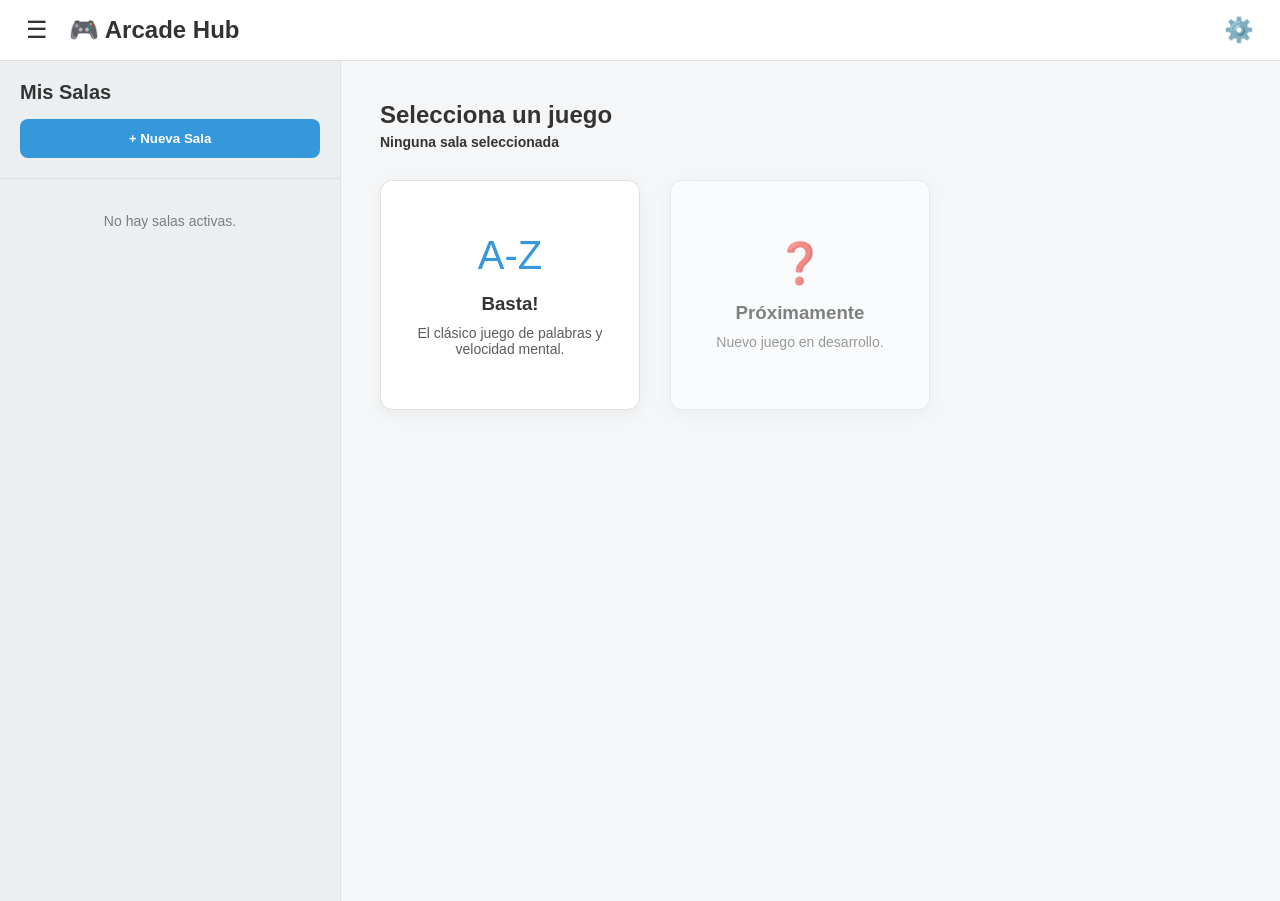
==== index.html @ 806f6325 "Reestructuracion, pantalla principal y 'Basta'" ====
<!DOCTYPE html>
<html lang="es">
<head>
    <meta charset="UTF-8">
    <meta name="viewport" content="width=device-width, initial-scale=1.0">
    <title>Arcade Hub</title>
    <link rel="stylesheet" href="style.css">
</head>
<body>

    <header class="navbar">
        <div class="nav-izq">
            <button id="btnToggleSala" class="btn-icon">☰</button>
            <h1>🎮 Arcade Hub</h1>
        </div>
        <div class="nav-der">
            <button id="btnSettings" class="btn-icon" onclick="abrirModalConfig()">⚙️</button>
        </div>
    </header>

    <div class="layout-principal">
        
        <aside class="sidebar-sala" id="sidebarSala">
            <div class="sidebar-header">
                <h2>Mis Salas</h2>
                <button class="btn-crear-sala" onclick="abrirModalSala()">+ Nueva Sala</button>
            </div>
            <div id="contenedorSalas" class="contenedor-salas"></div>
        </aside>

        <main class="contenido-juegos">
            <div class="header-juegos">
                <h2>Selecciona un juego</h2>
                <p id="textoSalaActiva" class="texto-sala-activa">Ninguna sala seleccionada</p>
            </div>
            <div class="grid-juegos">
                
                <a href="./juegos/basta/index.html" class="tarjeta-juego">
                    <div class="juego-icono">A-Z</div>
                    <h3>Basta!</h3>
                    <p>El clásico juego de palabras y velocidad mental.</p>
                </a>

                <div class="tarjeta-juego proximo">
                    <div class="juego-icono">❓</div>
                    <h3>Próximamente</h3>
                    <p>Nuevo juego en desarrollo.</p>
                </div>

            </div>
        </main>
    </div>

    <div class="modal-overlay" id="modalSala">
        <div class="modal-contenido">
            <h2 id="tituloModalSala">Crear Nueva Sala</h2>
            
            <div class="seccion-form">
                <label><b>Nombre y Color de la Sala:</b></label>
                <input type="text" id="inputNombreSala" placeholder="Ej: Torneo de fin de semana">
                <div class="paleta-container" id="paletaSala"></div>
                <input type="hidden" id="inputColorSala">
            </div>

            <div class="seccion-form">
                <label><b>Agregar Jugadores:</b></label>
                <div class="input-con-boton">
                    <input type="text" id="inputNombreJugador" placeholder="Nombre" onkeypress="manejarEnterJugador(event)">
                    <button class="btn-secundario" onclick="agregarJugadorTemporal()">Añadir</button>
                </div>
                <div class="paleta-container" id="paletaJugador"></div>
                <input type="hidden" id="inputColorJugador">
                
                <ul id="listaJugadoresTemp" class="lista-temp"></ul>
            </div>

            <div class="modal-botones">
                <button class="btn-cancelar" onclick="cerrarModalSala()">Cancelar</button>
                <button class="btn-guardar" id="btnGuardarSala" onclick="guardarSala()">Crear Sala</button>
            </div>
        </div>
    </div>

    <div class="modal-overlay" id="modalConfigGlobal">
        <div class="modal-contenido modal-settings">
            <h2>⚙️ Ajustes Generales</h2>
            
            <div class="seccion-settings cuenta-banner">
                <div class="avatar-invitado">👤</div>
                <div class="info-cuenta">
                    <h3>Invitado</h3>
                    <p>Iniciá sesión para guardar en la nube</p>
                </div>
                <button class="btn-login" onclick="alert('Próximamente: Autenticación')">Iniciar Sesión</button>
            </div>

            <div class="seccion-settings">
                <div class="opcion-ajuste">
                    <label><b>Modo Oscuro</b></label>
                    <label class="switch">
                        <input type="checkbox" id="toggleModoOscuro" onchange="alternarModoOscuro()">
                        <span class="slider round"></span>
                    </label>
                </div>
                
                <div class="opcion-ajuste-columna">
                    <label><b>Volumen Principal:</b> <span id="valorVolumen">50%</span></label>
                    <input type="range" id="inputVolumen" min="0" max="100" value="50" oninput="cambiarVolumen()">
                </div>

                <div class="opcion-ajuste-columna">
                    <label><b>Idioma:</b></label>
                    <select id="selectIdioma" onchange="cambiarIdioma()">
                        <option value="es">Español</option>
                        <option value="en">English</option>
                        <option value="pt">Português</option>
                    </select>
                </div>
            </div>

            <div class="modal-botones">
                <button class="btn-guardar" style="width: 100%;" onclick="cerrarModalConfig()">Cerrar</button>
            </div>
        </div>
    </div>

    <script src="script.js"></script>
</body>
</html>
---- style.css ----
:root {
    --bg-color: #f4f6f8;
    --text-color: #333333;
    --navbar-bg: #ffffff;
    --card-bg: #ffffff;
    --sidebar-bg: #eceff1;
    --border-color: #e0e0e0;
    --primary-color: #3498db;
    --hover-color: #2980b9;
    --transition-speed: 0.3s;
}

body.dark-mode {
    --bg-color: #121212;
    --text-color: #e0e0e0;
    --navbar-bg: #1e1e1e;
    --card-bg: #242424;
    --sidebar-bg: #1a1a1a;
    --border-color: #333333;
}

body {
    font-family: 'Segoe UI', Tahoma, Geneva, Verdana, sans-serif;
    margin: 0; background-color: var(--bg-color); color: var(--text-color);
    transition: background-color var(--transition-speed), color var(--transition-speed);
    overflow: hidden; 
}

.navbar {
    display: flex; justify-content: space-between; align-items: center;
    padding: 0 20px; height: 60px; background-color: var(--navbar-bg);
    border-bottom: 1px solid var(--border-color); z-index: 100;
}
.nav-izq { display: flex; align-items: center; gap: 15px; }
.navbar h1 { font-size: 24px; margin: 0; }
.btn-icon { background: none; border: none; font-size: 24px; cursor: pointer; color: var(--text-color); }

.layout-principal {
    display: flex;
    height: calc(100vh - 60px);
    position: relative; 
}

.sidebar-sala {
    position: absolute; /* La sacamos del flujo para que no empuje el contenido */
    left: 0;
    top: 0;
    height: 100%;
    width: 340px;
    background-color: var(--sidebar-bg);
    border-right: 1px solid var(--border-color);
    display: flex;
    flex-direction: column;
    transition: transform var(--transition-speed) ease;
    z-index: 50; /* Nos aseguramos de que pase por arriba del fondo */
}
.sidebar-sala.oculta {
    transform: translateX(-100%); 
}
.sidebar-header { padding: 20px; border-bottom: 1px solid var(--border-color); }
.sidebar-header h2 { margin: 0 0 15px 0; font-size: 20px; }
.btn-crear-sala {
    width: 100%; padding: 12px; background-color: var(--primary-color);
    color: white; border: none; border-radius: 8px; font-weight: bold; cursor: pointer;
}

.contenedor-salas {
    padding: 20px;
    overflow-y: auto;
    display: flex;
    flex-direction: column;
    gap: 20px;
    
    /* Ocultar barra de scroll */
    scrollbar-width: none; /* Firefox */
    -ms-overflow-style: none; /* IE y Edge */
}
.contenedor-salas::-webkit-scrollbar {
    display: none; 
}

/* SALAS */
.sala-bloque {
    background-color: var(--card-bg); border-radius: 10px; padding: 15px;
    box-shadow: 0 2px 8px rgba(0,0,0,0.1); border: 2px solid transparent; transition: all 0.2s;
}

.sala-header-superior {
    display: flex; justify-content: space-between; align-items: center;
    border-bottom: 1px solid var(--border-color); padding-bottom: 10px; margin-bottom: 10px;
}
.sala-header-superior h3 { margin: 0; font-size: 16px; flex: 1; }

.acciones-sala { display: flex; gap: 6px; }
.btn-mini-accion {
    background: none; border: none; cursor: pointer; font-size: 16px;
    opacity: 0.6; transition: opacity 0.2s; color: var(--text-color);
}
.btn-mini-accion:hover { opacity: 1; }
.btn-activar.es-activa { opacity: 1; font-size: 18px; }

.lista-jugadores { display: flex; flex-direction: column; gap: 8px; transition: max-height 0.3s ease; }
.lista-jugadores.minimizada { display: none; }

.jugador-card {
    display: flex; justify-content: space-between; align-items: center;
    background-color: var(--bg-color); padding: 8px 12px; border-radius: 6px;
    transition: all 0.3s ease;
}
/* EFECTO DEL PRIMER PUESTO */
.jugador-card.primero {
    transform: scale(1.02);
}

.jugador-info { display: flex; align-items: center; gap: 12px; font-weight: bold; font-size: 14px;}
.puesto-ranking { font-size: 13px; color: #7f8c8d; font-weight: 900; width: 22px; }
.color-dot { width: 18px; height: 18px; border-radius: 50%; border: 1px solid rgba(0,0,0,0.1); }
.jugador-score { font-size: 14px; font-weight: bold; }

/* CONTENIDO CENTRAL */
.contenido-juegos {
    flex: 1;
    padding: 40px;
    padding-left: 380px; 
    overflow-y: auto;
}
.header-juegos h2 { margin: 0; }
.texto-sala-activa { margin-top: 5px; font-size: 14px; font-weight: bold; }

.grid-juegos {
    display: grid;
    grid-template-columns: repeat(3, 260px); /* 3 columnas fijas de 260px */
    grid-template-rows: repeat(2, 230px); /* 2 filas fijas de 230px */
    gap: 30px;
    margin-top: 30px;
}
.tarjeta-juego {
    background-color: var(--card-bg); 
    border: 1px solid var(--border-color); 
    border-radius: 12px; 
    padding: 30px 20px; 
    text-align: center; 
    text-decoration: none; 
    color: var(--text-color); 
    box-shadow: 0 4px 15px rgba(0,0,0,0.05); 
    transition: transform 0.2s;
    display: flex;
    flex-direction: column;
    align-items: center;
    justify-content: center;
}
.tarjeta-juego:hover { transform: translateY(-5px); }
.tarjeta-juego.proximo { opacity: 0.6; cursor: not-allowed; }
.juego-icono { font-size: 40px; color: var(--primary-color); margin-bottom: 15px; }
.tarjeta-juego h3 { margin: 0 0 10px 0; }
.tarjeta-juego p { margin: 0; font-size: 14px; opacity: 0.8; }

/* MODALES */
.modal-overlay {
    display: none; position: fixed; top: 0; left: 0; width: 100%; height: 100%;
    background: rgba(0, 0, 0, 0.6); z-index: 200; align-items: center; justify-content: center;
}
.modal-contenido {
    background: var(--card-bg); color: var(--text-color); padding: 30px;
    border-radius: 15px; width: 450px; box-shadow: 0 10px 30px rgba(0,0,0,0.3);
}
.seccion-form { margin-bottom: 20px; }
.seccion-form label { display: block; margin-bottom: 8px; font-size: 14px; }
.input-con-boton { display: flex; gap: 8px; margin-bottom: 10px; }
input[type="text"], select {
    flex: 1; padding: 10px; border-radius: 6px; border: 1px solid var(--border-color);
    background: var(--bg-color); color: var(--text-color); box-sizing: border-box; margin-bottom: 10px; width: 100%;
}
.btn-secundario { background: #95a5a6; color: white; border: none; padding: 0 15px; border-radius: 6px; cursor: pointer; }

/* PALETA Y COLORES BLOQUEADOS */
.paleta-container { display: grid; grid-template-columns: repeat(10, 1fr); gap: 6px; margin-top: 5px; }
.color-swatch {
    width: 24px; height: 24px; border-radius: 50%; cursor: pointer;
    border: 2px solid transparent; transition: transform 0.1s;
}
.color-swatch:hover:not(.usado) { transform: scale(1.1); }
.color-swatch.selected { border: 2px solid var(--text-color); transform: scale(1.15); box-shadow: 0 0 5px rgba(0,0,0,0.3); }
.color-swatch.usado { opacity: 0.2; cursor: not-allowed; position: relative; }
.color-swatch.usado::after {
    content: "✖"; position: absolute; top: 50%; left: 50%; transform: translate(-50%, -50%);
    color: var(--text-color); font-size: 12px; font-weight: bold; opacity: 0.8;
}

.lista-temp { list-style: none; padding: 0; margin-top: 10px; max-height: 150px; overflow-y: auto; }
.lista-temp li { display: flex; justify-content: space-between; padding: 8px; background: var(--bg-color); margin-bottom: 5px; border-radius: 5px; }
.btn-eliminar-temp { background: none; border: none; color: #e74c3c; cursor: pointer; font-weight: bold; }
.modal-botones { display: flex; gap: 15px; justify-content: flex-end; margin-top: 30px; }
.btn-cancelar { background: #e74c3c; color: white; border: none; padding: 10px 20px; border-radius: 6px; cursor: pointer; }
.btn-guardar { background: #2ecc71; color: white; border: none; padding: 10px 20px; border-radius: 6px; cursor: pointer; font-weight: bold; }

/* MODAL SETTINGS */
.modal-settings { width: 400px; }
.seccion-settings { margin-bottom: 25px; padding-bottom: 20px; border-bottom: 1px solid var(--border-color); }
.cuenta-banner { display: flex; align-items: center; gap: 15px; flex-wrap: wrap; }
.avatar-invitado { font-size: 40px; background: var(--bg-color); border-radius: 50%; width: 60px; height: 60px; display: flex; align-items: center; justify-content: center; }
.info-cuenta h3 { margin: 0; } .info-cuenta p { margin: 5px 0 0 0; font-size: 12px; opacity: 0.7; }
.btn-login { background: var(--primary-color); color: white; border: none; padding: 8px 15px; border-radius: 6px; cursor: pointer; margin-top: 10px; width: 100%; }

.opcion-ajuste { display: flex; justify-content: space-between; align-items: center; margin-bottom: 15px; }
.opcion-ajuste-columna { display: flex; flex-direction: column; gap: 8px; margin-bottom: 15px; }
input[type="range"] { width: 100%; accent-color: var(--primary-color); }

/* Switch Toggle (CSS puro) */
.switch { position: relative; display: inline-block; width: 50px; height: 26px; }
.switch input { opacity: 0; width: 0; height: 0; }
.slider { position: absolute; cursor: pointer; top: 0; left: 0; right: 0; bottom: 0; background-color: #ccc; transition: .4s; }
.slider:before { position: absolute; content: ""; height: 18px; width: 18px; left: 4px; bottom: 4px; background-color: white; transition: .4s; }
input:checked + .slider { background-color: var(--primary-color); }
input:checked + .slider:before { transform: translateX(24px); }
.slider.round { border-radius: 34px; }
.slider.round:before { border-radius: 50%; }
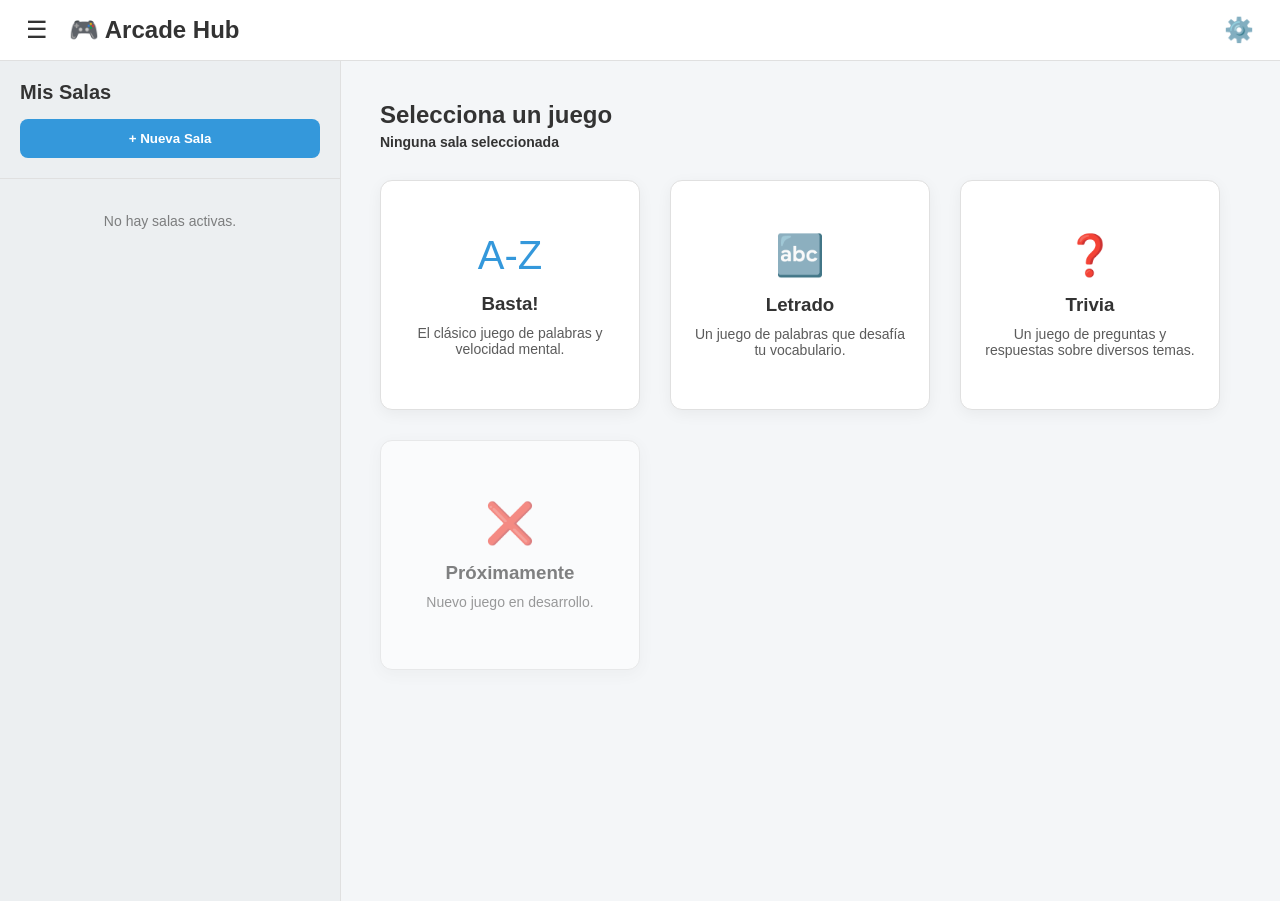
==== commit 57372642: "Feat: Agregado Trivia y Letrado. Estado actual:Hud, Basta, Letrado y Trivia funcionando. No responsi" ====
--- a/index.html
+++ b/index.html
@@ -35,14 +35,26 @@
             </div>
             <div class="grid-juegos">
                 
-                <a href="./juegos/basta/index.html" class="tarjeta-juego">
+                <a href="./Juegos/Basta/index.html" class="tarjeta-juego">
                     <div class="juego-icono">A-Z</div>
                     <h3>Basta!</h3>
                     <p>El clásico juego de palabras y velocidad mental.</p>
                 </a>
 
+                <a href="./Juegos/Letrado/index.html" class="tarjeta-juego">
+                    <div class="juego-icono">🔤</div>
+                    <h3>Letrado</h3>
+                    <p>Un juego de palabras que desafía tu vocabulario.</p>
+                </a>
+
+                <a href="./Juegos/Trivia/index.html" class="tarjeta-juego">
+                    <div class="juego-icono">❓</div>
+                    <h3>Trivia</h3>
+                    <p>Un juego de preguntas y respuestas sobre diversos temas.</p>
+                </a>
+
                 <div class="tarjeta-juego proximo">
-                    <div class="juego-icono">❓</div>
+                    <div class="juego-icono">❌</div>
                     <h3>Próximamente</h3>
                     <p>Nuevo juego en desarrollo.</p>
                 </div>
